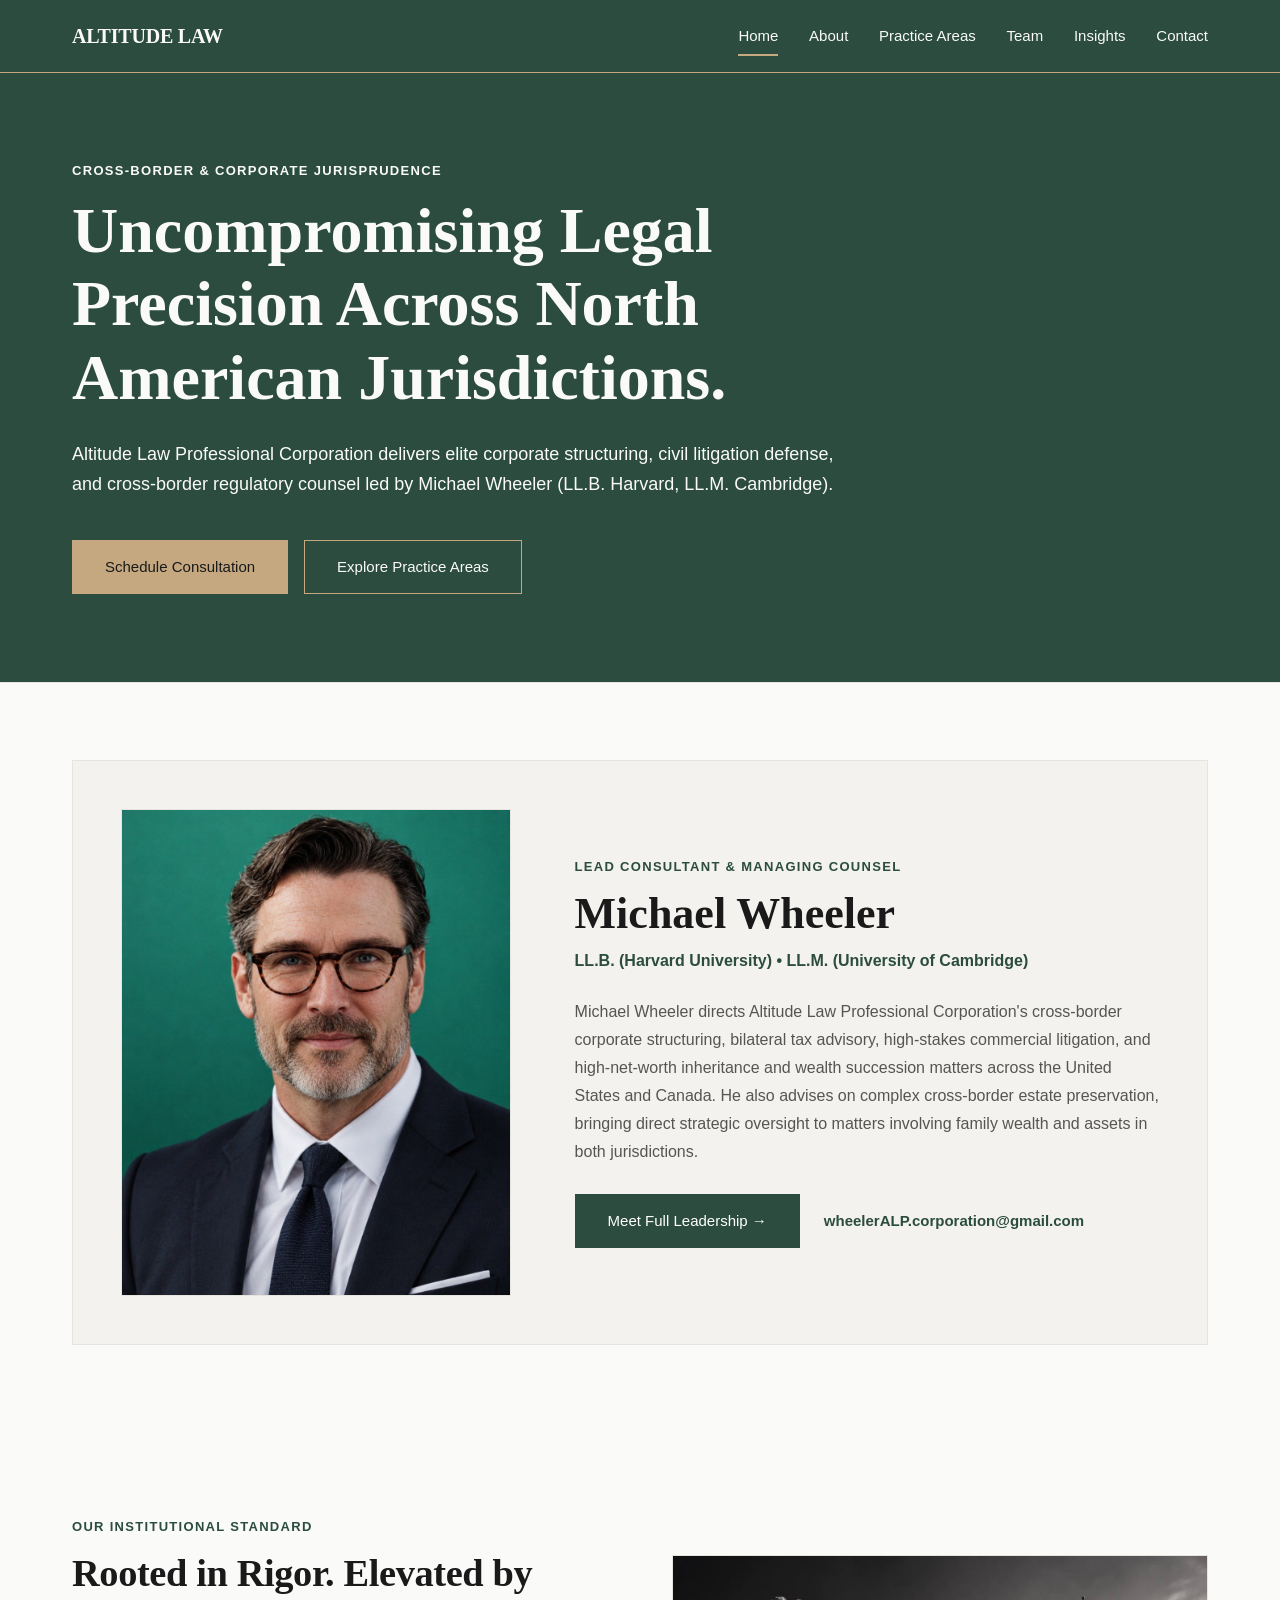
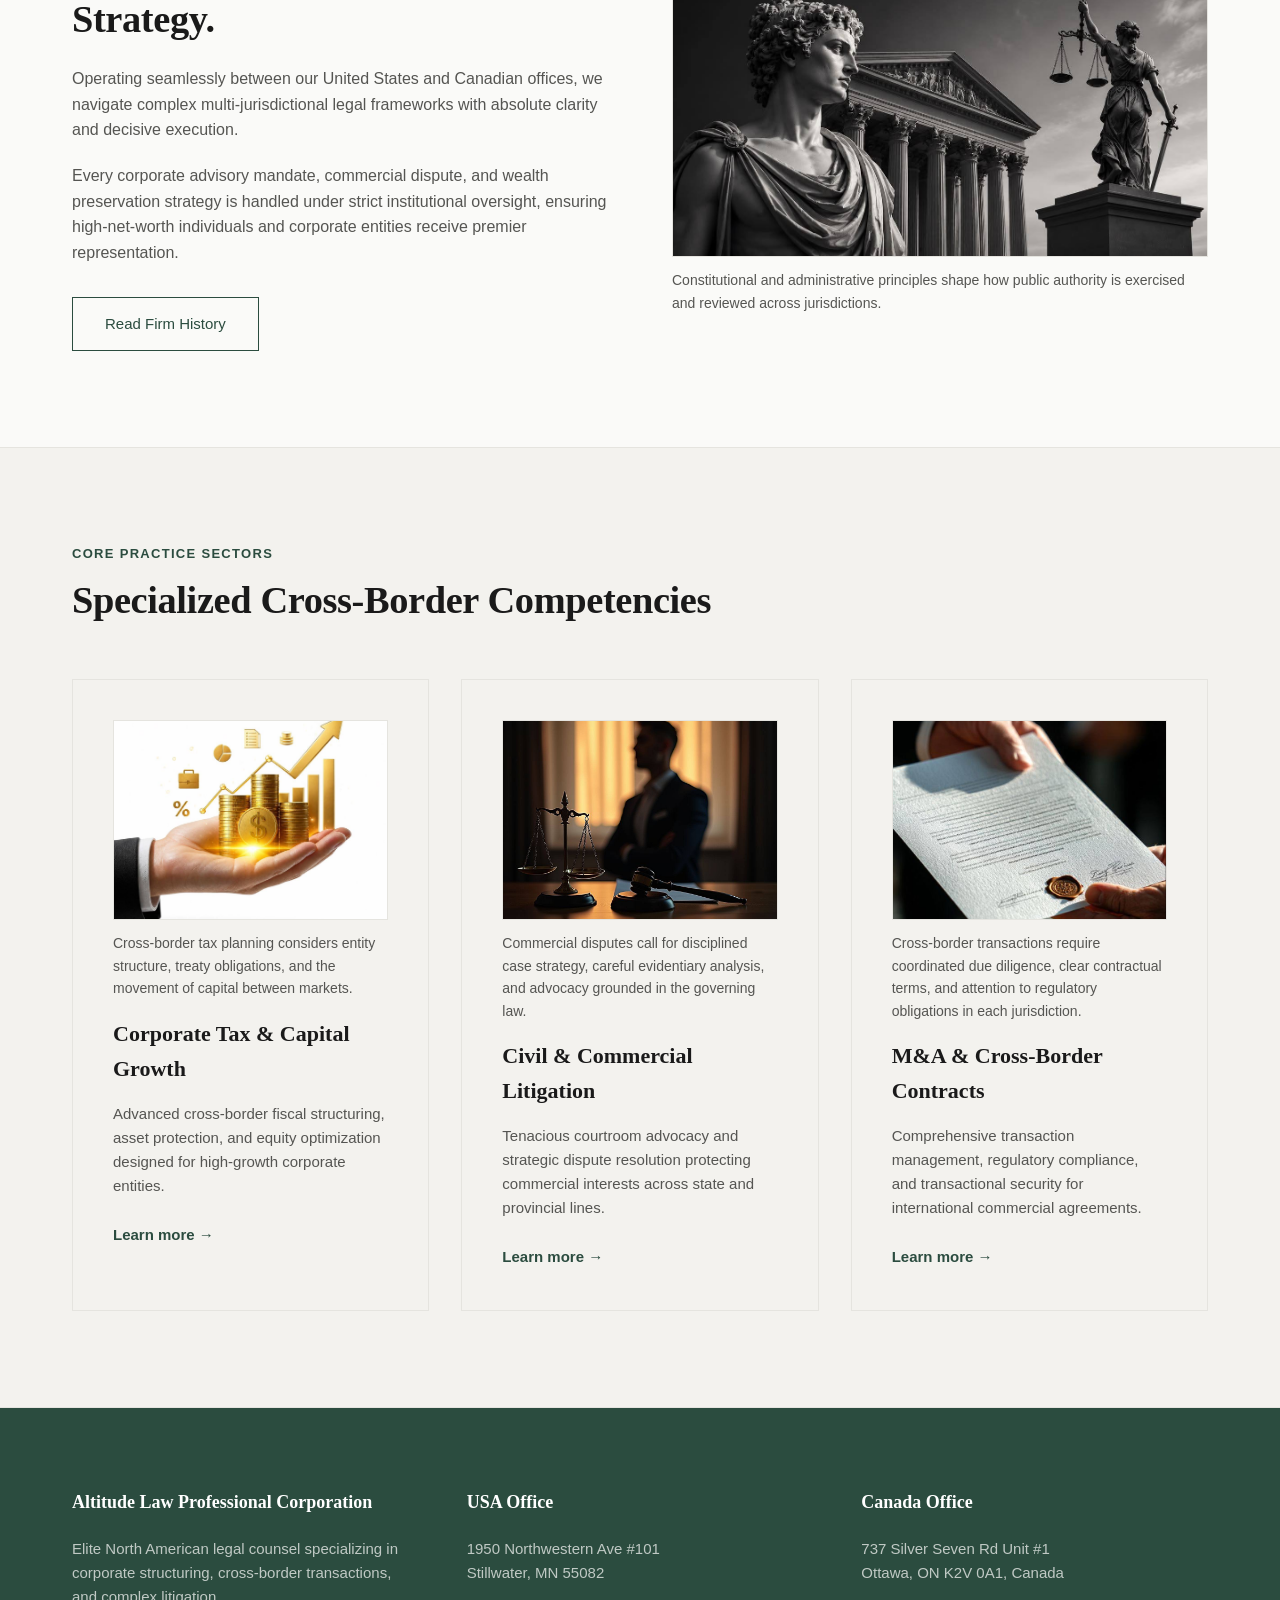
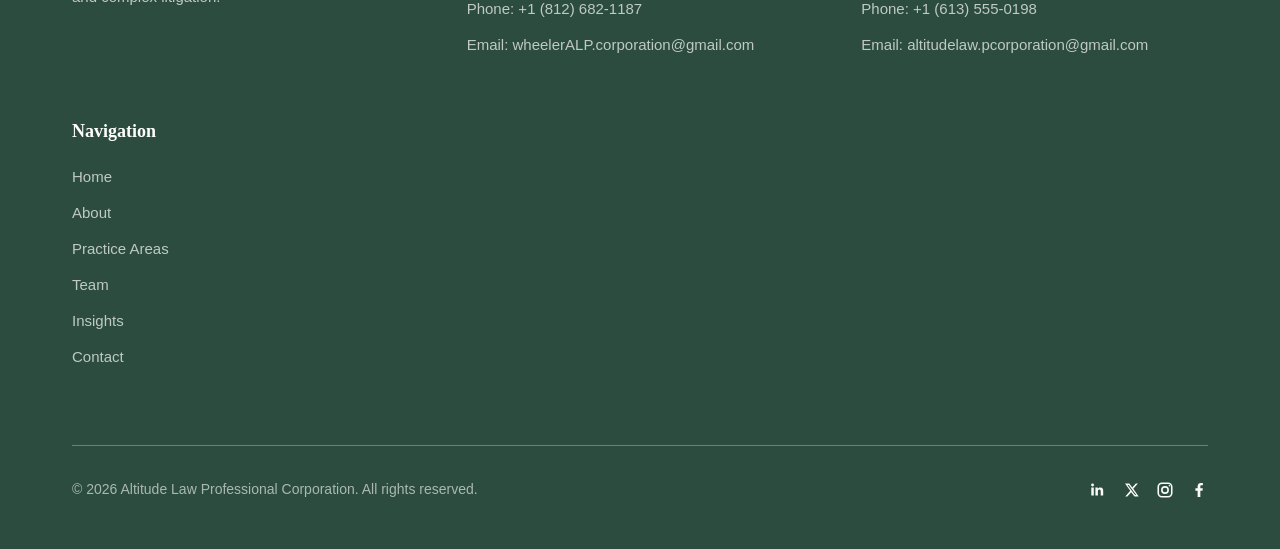
==== index.html @ 174428e6 "Initial commit: Altitude Law Professional Corporation website" ====
<!DOCTYPE html>
<html lang="en">
<head>
  <meta charset="UTF-8">
  <meta name="viewport" content="width=device-width, initial-scale=1.0">
  <meta name="referrer" content="strict-origin-when-cross-origin">
  <meta http-equiv="Content-Security-Policy" content="default-src 'self'; base-uri 'self'; object-src 'none'; form-action 'self'; frame-src 'none'; img-src 'self' data:; style-src 'self' 'unsafe-inline' https://fonts.googleapis.com; font-src 'self' https://fonts.gstatic.com; script-src 'self'; upgrade-insecure-requests">
  <title>Altitude Law Professional Corporation | Cross-Border Legal Counsel</title>
  
  <!-- Google Fonts -->
  <link rel="preconnect" href="https://fonts.googleapis.com">
  <link rel="preconnect" href="https://fonts.gstatic.com" crossorigin>
  <link href="https://fonts.googleapis.com/css2?family=Inter:wght@400;500;600&family=Source+Serif+Pro:wght@400;600;700&display=swap" rel="stylesheet">
  
  <!-- Modular CSS Sheets -->
  <link rel="stylesheet" href="css/variables.css">
  <link rel="stylesheet" href="css/reset.css">
  <link rel="stylesheet" href="css/layout.css">
  <link rel="stylesheet" href="css/components.css">
</head>
<body>

  <!-- Site Header -->
  <header class="site-header">
    <div class="container header-inner">
      <a href="index.html" class="site-logo">ALTITUDE LAW</a>
      <button class="site-nav-toggle" type="button" aria-label="Open navigation" aria-expanded="false" aria-controls="site-navigation">
        <span class="site-nav-toggle-icon" aria-hidden="true"></span>
      </button>
      <nav class="site-nav" id="site-navigation">
        <ul>
          <li><a href="index.html" class="active">Home</a></li>
          <li><a href="about.html">About</a></li>
          <li><a href="practice-areas.html">Practice Areas</a></li>
          <li><a href="team.html">Team</a></li>
          <li><a href="insights.html">Insights</a></li>
          <li><a href="contact.html">Contact</a></li>
        </ul>
      </nav>
    </div>
  </header>

  <!-- Main Content -->
  <main>
    <!-- Hero Section -->
    <section class="page-hero">
      <div class="container">
        <div style="max-width: 800px;">
          <p class="section-tag">Cross-Border & Corporate Jurisprudence</p>
          <h1 style="font-family: var(--font-serif); font-size: clamp(2.5rem, 5vw, 4rem); line-height: 1.15; margin-bottom: 1.5rem;">
            Uncompromising Legal Precision Across North American Jurisdictions.
          </h1>
          <p style="font-size: 1.125rem; margin-bottom: 2.5rem; line-height: 1.7;">
            Altitude Law Professional Corporation delivers elite corporate structuring, civil litigation defense, and cross-border regulatory counsel led by Michael Wheeler (LL.B. Harvard, LL.M. Cambridge).
          </p>
          <div style="display: flex; gap: 1rem; flex-wrap: wrap;">
            <a href="contact.html" class="btn btn-primary">Schedule Consultation</a>
            <a href="practice-areas.html" class="btn btn-outline">Explore Practice Areas</a>
          </div>
        </div>
      </div>
    </section>

    <!-- Lead Consultant Executive Feature -->
    <section class="executive-feature">
      <div class="container">
        <article class="executive-feature-card">
          <div>
            <img class="executive-feature-portrait" src="assets/images/mike-wheeler.jpg" alt="Michael Wheeler, Lead Consultant and Managing Counsel">
          </div>
          <div>
            <p class="section-tag">Lead Consultant &amp; Managing Counsel</p>
            <h2 class="executive-feature-title">Michael Wheeler</h2>
            <p class="executive-feature-credentials">LL.B. (Harvard University) &bull; LL.M. (University of Cambridge)</p>
            <p class="executive-feature-bio">
              Michael Wheeler directs Altitude Law Professional Corporation's cross-border corporate structuring, bilateral tax advisory, high-stakes commercial litigation, and high-net-worth inheritance and wealth succession matters across the United States and Canada. He also advises on complex cross-border estate preservation, bringing direct strategic oversight to matters involving family wealth and assets in both jurisdictions.
            </p>
            <div class="executive-feature-actions">
              <a href="team.html" class="btn btn-primary">Meet Full Leadership &rarr;</a>
              <a class="executive-feature-email" href="mailto:wheelerALP.corporation@gmail.com">wheelerALP.corporation@gmail.com</a>
            </div>
          </div>
        </article>
      </div>
    </section>

    <!-- Overview / Firm Philosophy Section -->
    <section style="padding: 6rem 0;">
      <div class="container">
        <div style="display: grid; grid-template-columns: repeat(auto-fit, minmax(300px, 1fr)); gap: 4rem; align-items: center;">
          <div>
            <p class="section-tag">Our Institutional Standard</p>
            <h2 class="section-title" style="margin-bottom: 1.5rem;">Rooted in Rigor. Elevated by Strategy.</h2>
            <p style="color: #555552; margin-bottom: 1.25rem;">
              Operating seamlessly between our United States and Canadian offices, we navigate complex multi-jurisdictional legal frameworks with absolute clarity and decisive execution.
            </p>
            <p style="color: #555552; margin-bottom: 2rem;">
              Every corporate advisory mandate, commercial dispute, and wealth preservation strategy is handled under strict institutional oversight, ensuring high-net-worth individuals and corporate entities receive premier representation.
            </p>
            <a href="about.html" class="btn btn-outline">Read Firm History</a>
          </div>
          <div>
            <img src="assets/images/constitutional-law.jpg" alt="Constitutional and Jurisprudential Standard" style="width: 100%; border: 1px solid var(--color-border);">
            <p style="font-size: 0.875rem; color: #555552; margin-top: 0.75rem; line-height: 1.6;">Constitutional and administrative principles shape how public authority is exercised and reviewed across jurisdictions.</p>
          </div>
        </div>
      </div>
    </section>

    <!-- Core Practice Sectors Grid -->
    <section class="surface-section" style="padding: 6rem 0;">
      <div class="container">
        <div class="section-header">
          <p class="section-tag">Core Practice Sectors</p>
          <h2 class="section-title">Specialized Cross-Border Competencies</h2>
        </div>
        
        <div style="display: grid; grid-template-columns: repeat(auto-fit, minmax(320px, 1fr)); gap: 2rem;">
          <!-- Card 1 -->
          <div class="card">
            <img src="assets/images/corporate-tax.jpg" alt="Corporate Tax Structuring" style="width: 100%; height: 200px; object-fit: cover; border: 1px solid var(--color-border);">
            <p style="font-size: 0.875rem; color: #555552; margin: 0.75rem 0 1rem; line-height: 1.6;">Cross-border tax planning considers entity structure, treaty obligations, and the movement of capital between markets.</p>
            <h3>Corporate Tax & Capital Growth</h3>
            <p>Advanced cross-border fiscal structuring, asset protection, and equity optimization designed for high-growth corporate entities.</p>
            <a href="practice-areas.html" style="color: var(--color-primary); font-weight: 600; font-size: 0.9375rem;">Learn more &rarr;</a>
          </div>

          <!-- Card 2 -->
          <div class="card">
            <img src="assets/images/civil-litigation.jpg" alt="Civil & Commercial Litigation" style="width: 100%; height: 200px; object-fit: cover; border: 1px solid var(--color-border);">
            <p style="font-size: 0.875rem; color: #555552; margin: 0.75rem 0 1rem; line-height: 1.6;">Commercial disputes call for disciplined case strategy, careful evidentiary analysis, and advocacy grounded in the governing law.</p>
            <h3>Civil & Commercial Litigation</h3>
            <p>Tenacious courtroom advocacy and strategic dispute resolution protecting commercial interests across state and provincial lines.</p>
            <a href="practice-areas.html" style="color: var(--color-primary); font-weight: 600; font-size: 0.9375rem;">Learn more &rarr;</a>
          </div>

          <!-- Card 3 -->
          <div class="card">
            <img src="assets/images/cross-border-ma.jpg" alt="Cross-Border Contracts & M&A" style="width: 100%; height: 200px; object-fit: cover; border: 1px solid var(--color-border);">
            <p style="font-size: 0.875rem; color: #555552; margin: 0.75rem 0 1rem; line-height: 1.6;">Cross-border transactions require coordinated due diligence, clear contractual terms, and attention to regulatory obligations in each jurisdiction.</p>
            <h3>M&A & Cross-Border Contracts</h3>
            <p>Comprehensive transaction management, regulatory compliance, and transactional security for international commercial agreements.</p>
            <a href="practice-areas.html" style="color: var(--color-primary); font-weight: 600; font-size: 0.9375rem;">Learn more &rarr;</a>
          </div>
        </div>
      </div>
    </section>
  </main>

  <!-- Site Footer -->
  <footer class="site-footer">
    <div class="container">
      <div class="footer-grid">
        <div class="footer-col">
          <h4>Altitude Law Professional Corporation</h4>
          <p>Elite North American legal counsel specializing in corporate structuring, cross-border transactions, and complex litigation.</p>
        </div>
        <div class="footer-col">
          <h4>USA Office</h4>
          <p>1950 Northwestern Ave #101<br>Stillwater, MN 55082</p>
          <p>Phone: +1 (812) 682-1187</p>
          <p>Email: wheelerALP.corporation@gmail.com</p>
        </div>
        <div class="footer-col">
          <h4>Canada Office</h4>
          <p>737 Silver Seven Rd Unit #1<br>Ottawa, ON K2V 0A1, Canada</p>
          <p>Phone: +1 (613) 555-0198</p>
          <p>Email: altitudelaw.pcorporation@gmail.com</p>
        </div>
        <div class="footer-col">
          <h4>Navigation</h4>
          <a href="index.html">Home</a>
          <a href="about.html">About</a>
          <a href="practice-areas.html">Practice Areas</a>
          <a href="team.html">Team</a>
          <a href="insights.html">Insights</a>
          <a href="contact.html">Contact</a>
        </div>
      </div>
      <div class="footer-bottom">
        <p>&copy; 2026 Altitude Law Professional Corporation. All rights reserved.</p>
        <nav class="footer-social" aria-label="Social media">
          <a href="https://www.linkedin.com/" target="_blank" rel="noopener noreferrer" aria-label="LinkedIn">
            <svg viewBox="0 0 18 18" aria-hidden="true" focusable="false"><path d="M3.3 6.6h2.5v8H3.3v-8Zm1.25-1.1a1.45 1.45 0 1 1 0-2.9 1.45 1.45 0 0 1 0 2.9ZM7.4 6.6h2.4v1.1h.04c.34-.64 1.15-1.32 2.37-1.32 2.53 0 3 1.66 3 3.82v4.4h-2.5v-3.9c0-.93-.02-2.12-1.3-2.12-1.3 0-1.5 1.01-1.5 2.05v3.97H7.4v-8Z"/></svg>
          </a>
          <a href="https://x.com/" target="_blank" rel="noopener noreferrer" aria-label="X">
            <svg viewBox="0 0 18 18" aria-hidden="true" focusable="false"><path d="M13.8 2.5h2.1l-4.6 5.25L16.7 15.5h-4.2l-3.3-4.32L5.4 15.5H3.3l4.93-5.64L3 2.5h4.3l2.98 3.95L13.8 2.5Zm-.74 11.55h1.16L6.7 3.88H5.45l7.61 10.17Z"/></svg>
          </a>
          <a href="https://www.instagram.com/" target="_blank" rel="noopener noreferrer" aria-label="Instagram">
            <svg class="social-instagram" viewBox="0 0 18 18" aria-hidden="true" focusable="false"><rect x="2.25" y="2.25" width="13.5" height="13.5" rx="3.7"/><circle cx="9" cy="9" r="3.15"/><circle cx="13.35" cy="4.85" r=".75" fill="currentColor" stroke="none"/></svg>
          </a>
          <a href="https://www.facebook.com/" target="_blank" rel="noopener noreferrer" aria-label="Facebook">
            <svg viewBox="0 0 18 18" aria-hidden="true" focusable="false"><path d="M10.35 16v-6.37h2.14l.32-2.48h-2.46V5.57c0-.72.2-1.21 1.23-1.21h1.31V2.14c-.23-.03-1.04-.1-1.98-.1-1.96 0-3.3 1.2-3.3 3.4v1.71H5.4v2.48h2.21V16h2.74Z"/></svg>
          </a>
        </nav>
      </div>
    </div>
  </footer>

  <script src="js/main.js"></script>
</body>
</html>
---- css/variables.css ----
:root {
  --color-bg: #FAFAF8;
  --color-text: #1A1A1A;
  --color-primary: #2B4C3F;
  --color-surface: #F3F2EE;
  --color-border: #E5E4DF;
  --color-white: #FFFFFF;
  
  --font-sans: 'Inter', -apple-system, BlinkMacSystemFont, "Segoe UI", Roboto, sans-serif;
  --font-serif: 'Source Serif Pro', Georgia, serif;
  
  --spacing-unit: 1rem;
  --max-width: 1200px;
}
---- css/layout.css ----
/* Layout Styles for Altitude Law Professional Corporation */

.container {
  width: 100%;
  max-width: var(--max-width);
  margin: 0 auto;
  padding: 0 2rem;
}

header.site-header {
  position: sticky;
  top: 0;
  z-index: 1000;
  background-color: var(--color-primary);
  border-bottom: 1px solid #C5A880;
  padding: 1rem 0;
}

.header-inner {
  display: flex;
  justify-content: space-between;
  align-items: center;
  gap: 2rem;
}

.site-nav-toggle {
  display: none;
}

.site-logo {
  font-family: var(--font-serif);
  font-size: 1.25rem;
  font-weight: 700;
  color: var(--color-bg);
  letter-spacing: -0.01em;
  white-space: nowrap;
}

nav.site-nav ul {
  display: flex;
  gap: clamp(1rem, 2.4vw, 2.5rem);
}

nav.site-nav a {
  position: relative;
  display: inline-block;
  padding: 0.5rem 0;
  font-size: 0.9375rem;
  font-weight: 500;
  color: var(--color-bg);
  white-space: nowrap;
  transition: color 0.2s ease;
}

nav.site-nav a::after {
  position: absolute;
  right: 0;
  bottom: 0;
  left: 0;
  height: 2px;
  background-color: #C5A880;
  content: "";
  transform: scaleX(0);
  transform-origin: left;
  transition: transform 0.2s ease;
}

nav.site-nav a:hover {
  color: var(--color-bg);
}

nav.site-nav a:hover::after,
nav.site-nav a.active::after {
  transform: scaleX(1);
}

main {
  min-height: 80vh;
}

.page-hero {
  padding: clamp(3.5rem, 7vw, 5.5rem) 0;
  background-color: var(--color-primary);
  border-bottom: 1px solid var(--color-border);
  color: var(--color-bg);
}

.page-hero h1 {
  max-width: 900px;
  margin-bottom: 1rem;
  color: var(--color-bg);
  font-family: var(--font-serif);
  font-size: clamp(2.5rem, 4vw, 3.5rem);
  line-height: 1.15;
}

.page-hero p:not(.section-tag) {
  max-width: 780px;
  color: var(--color-bg);
  font-size: 1.125rem;
  line-height: 1.7;
}

.surface-section {
  background-color: var(--color-surface);
  border-top: 1px solid var(--color-border);
  border-bottom: 1px solid var(--color-border);
}

footer.site-footer {
  background-color: var(--color-primary);
  color: var(--color-bg);
  padding: 5rem 0 3rem;
  margin-top: 0;
}

.footer-grid {
  display: grid;
  grid-template-columns: repeat(auto-fit, minmax(250px, 1fr));
  gap: 3rem;
  margin-bottom: 4rem;
}

.footer-col h4 {
  font-family: var(--font-serif);
  font-size: 1.125rem;
  margin-bottom: 1.25rem;
  color: var(--color-white);
}

.footer-col p, .footer-col a {
  font-size: 0.9375rem;
  color: rgba(250, 250, 248, 0.72);
  margin-bottom: 0.75rem;
  display: block;
}

.footer-col a:hover {
  color: var(--color-white);
}

.footer-bottom {
  display: flex;
  justify-content: space-between;
  align-items: center;
  flex-wrap: wrap;
  gap: 1.25rem;
  border-top: 1px solid rgba(229, 228, 223, 0.35);
  padding-top: 2rem;
  font-size: 0.875rem;
  color: rgba(250, 250, 248, 0.62);
}

.footer-bottom > p {
  margin: 0;
}

.footer-social {
  display: flex;
  align-items: center;
  gap: 16px;
}

.footer-social a {
  display: inline-flex;
  width: 18px;
  height: 18px;
  color: var(--color-bg);
  transition: color 0.2s ease;
}

.footer-social a:hover,
.footer-social a:focus-visible {
  color: #C5A880;
}

.footer-social svg {
  display: block;
  width: 18px;
  height: 18px;
  fill: currentColor;
}

.footer-social .social-instagram {
  fill: none;
  stroke: currentColor;
  stroke-width: 1.6;
}

@media (max-width: 768px) {
  .container {
    padding-right: 1.5rem;
    padding-left: 1.5rem;
  }

  .header-inner {
    flex-wrap: wrap;
    gap: 0.75rem;
  }

  .site-nav-toggle {
    display: inline-flex;
    width: 44px;
    height: 44px;
    margin-left: auto;
    align-items: center;
    justify-content: center;
    border: 1px solid rgba(250, 250, 248, 0.45);
    background: transparent;
    color: var(--color-bg);
    cursor: pointer;
  }

  .site-nav-toggle:hover,
  .site-nav-toggle:focus-visible {
    border-color: #C5A880;
    color: #C5A880;
  }

  .site-nav-toggle-icon,
  .site-nav-toggle-icon::before,
  .site-nav-toggle-icon::after {
    display: block;
    width: 20px;
    height: 2px;
    background-color: currentColor;
    transition: transform 0.2s ease;
  }

  .site-nav-toggle-icon {
    position: relative;
  }

  .site-nav-toggle-icon::before,
  .site-nav-toggle-icon::after {
    position: absolute;
    left: 0;
    content: "";
  }

  .site-nav-toggle-icon::before {
    transform: translateY(-6px);
  }

  .site-nav-toggle-icon::after {
    transform: translateY(6px);
  }

  .site-nav-toggle[aria-expanded="true"] .site-nav-toggle-icon {
    background: transparent;
  }

  .site-nav-toggle[aria-expanded="true"] .site-nav-toggle-icon::before {
    transform: rotate(45deg);
  }

  .site-nav-toggle[aria-expanded="true"] .site-nav-toggle-icon::after {
    transform: rotate(-45deg);
  }

  html.has-mobile-nav nav.site-nav {
    flex-basis: 100%;
    width: 100%;
    max-height: 0;
    overflow: hidden;
    visibility: hidden;
    transition: max-height 0.25s ease, visibility 0.25s ease;
  }

  html.has-mobile-nav nav.site-nav.is-open {
    max-height: 28rem;
    visibility: visible;
  }

  nav.site-nav ul {
    flex-direction: column;
    width: 100%;
    gap: 0;
    padding: 0.5rem 0 0.75rem;
  }

  nav.site-nav a {
    display: flex;
    min-height: 44px;
    align-items: center;
    padding: 0.5rem 0;
    color: var(--color-bg);
  }

  nav.site-nav a:hover {
    color: #C5A880;
  }

  .page-hero {
    padding: 3rem 0;
  }

  .page-hero h1 {
    font-size: clamp(2.15rem, 7vw, 3.25rem);
    overflow-wrap: anywhere;
  }

  .page-hero[style] h1 {
    font-size: clamp(2.15rem, 7vw, 3.25rem) !important;
  }

  .page-hero p:not(.section-tag) {
    font-size: 1rem;
  }

  main > section[style*="padding"] {
    padding-top: 2.5rem !important;
    padding-bottom: 2.5rem !important;
  }

  main > .page-hero {
    padding-top: 3rem !important;
    padding-bottom: 3rem !important;
  }

  main [style*="padding-bottom: 5rem"] {
    padding-bottom: 2rem !important;
  }

  main [style*="gap: 5rem"] {
    gap: 2.5rem !important;
  }

  main [style*="padding: 3rem"] {
    padding: 1.5rem !important;
  }

  main [style*="grid-template-columns"] {
    grid-template-columns: minmax(0, 1fr) !important;
    gap: 2rem !important;
  }

  main [style*="grid-template-columns"] > * {
    min-width: 0;
  }

  main img {
    display: block;
    max-width: 100%;
    height: auto !important;
  }

  .footer-grid {
    grid-template-columns: minmax(0, 1fr);
    gap: 2rem;
    margin-bottom: 2.5rem;
  }

  footer.site-footer {
    padding: 3rem 0 2rem;
  }

  .footer-social a {
    width: 44px;
    height: 44px;
  }

  .footer-social svg {
    width: 18px;
    height: 18px;
  }

  .footer-bottom {
    align-items: flex-start;
    flex-direction: column-reverse;
  }
}

@media (max-width: 480px) {
  .container {
    padding-right: 1rem;
    padding-left: 1rem;
  }

  header.site-header {
    padding: 0.75rem 0;
  }

  .site-logo {
    font-size: 1.125rem;
  }

  .page-hero {
    padding: 2.5rem 0;
  }

  .page-hero h1 {
    font-size: clamp(1.9rem, 9vw, 2.5rem);
  }

  .page-hero[style] h1 {
    font-size: clamp(1.9rem, 9vw, 2.5rem) !important;
  }

  main > section[style*="padding"] {
    padding-top: 2rem !important;
    padding-bottom: 2rem !important;
  }

  main > .page-hero {
    padding-top: 2.5rem !important;
    padding-bottom: 2.5rem !important;
  }

  main [style*="padding: 2rem"] {
    padding: 1.25rem !important;
  }

  .section-title {
    font-size: clamp(1.75rem, 8vw, 2.25rem);
  }

  .executive-feature-card,
  .card {
    padding: 1.25rem;
  }

  .executive-feature-actions {
    align-items: stretch;
    flex-direction: column;
  }

  .executive-feature-actions .btn {
    width: 100%;
  }

  .footer-bottom {
    overflow-wrap: anywhere;
  }
}
---- css/components.css ----
/* Component Styles for Altitude Law */

.btn {
  display: inline-flex;
  align-items: center;
  justify-content: center;
  min-height: 44px;
  padding: 0.875rem 2rem;
  font-size: 0.9375rem;
  font-weight: 500;
  border-radius: 0;
  transition: all 0.2s ease;
  cursor: pointer;
  border: 1px solid transparent;
}

.btn-primary {
  background-color: var(--color-primary);
  color: var(--color-white);
}

.btn-primary:hover {
  background-color: #1F362D;
}

.btn-outline {
  background-color: transparent;
  border-color: var(--color-primary);
  color: var(--color-primary);
}

.btn-outline:hover {
  background-color: var(--color-primary);
  color: var(--color-white);
}

.page-hero .section-tag {
  color: var(--color-bg);
}

.page-hero .btn-primary {
  background-color: #C5A880;
  border-color: #C5A880;
  color: var(--color-text);
}

.page-hero .btn-primary:hover {
  background-color: #D5BD99;
  border-color: #D5BD99;
}

.page-hero .btn-outline {
  border-color: #C5A880;
  color: var(--color-bg);
}

.page-hero .btn-outline:hover {
  background-color: #C5A880;
  color: var(--color-primary);
}

.section-header {
  margin-bottom: 3.5rem;
  max-width: 700px;
}

.executive-feature {
  padding: clamp(3rem, 6vw, 5rem) 0;
  background-color: var(--color-bg);
}

.executive-feature-card {
  display: grid;
  grid-template-columns: minmax(240px, 0.8fr) minmax(0, 1.2fr);
  align-items: center;
  gap: clamp(2rem, 5vw, 4rem);
  padding: clamp(1.5rem, 4vw, 3rem);
  background-color: var(--color-surface);
  border: 1px solid var(--color-border);
}

.executive-feature-portrait {
  width: 100%;
  aspect-ratio: 4 / 5;
  object-fit: cover;
  border: 1px solid var(--color-border);
}

.executive-feature-title {
  margin-bottom: 0.5rem;
  color: var(--color-text);
  font-family: var(--font-serif);
  font-size: clamp(2rem, 3.5vw, 2.75rem);
  line-height: 1.15;
}

.executive-feature-credentials {
  margin-bottom: 1.5rem;
  color: var(--color-primary);
  font-size: 1rem;
  font-weight: 600;
}

.executive-feature-bio {
  margin-bottom: 1.75rem;
  color: #555552;
  line-height: 1.75;
}

.executive-feature-actions {
  display: flex;
  align-items: center;
  flex-wrap: wrap;
  gap: 1rem 1.5rem;
}

.executive-feature-email {
  color: var(--color-primary);
  font-size: 0.9375rem;
  font-weight: 600;
  overflow-wrap: anywhere;
}

.executive-feature-email:hover {
  text-decoration: underline;
  text-underline-offset: 0.2em;
}

.section-tag {
  font-size: 0.8125rem;
  text-transform: uppercase;
  letter-spacing: 0.1em;
  color: var(--color-primary);
  margin-bottom: 0.75rem;
  font-weight: 600;
}

.section-title {
  font-family: var(--font-serif);
  font-size: clamp(2rem, 3vw, 2.75rem);
  color: var(--color-text);
  line-height: 1.2;
  letter-spacing: -0.01em;
}

.card {
  background-color: var(--color-surface);
  border: 1px solid var(--color-border);
  padding: 2.5rem;
  transition: border-color 0.2s ease;
}

.card:hover {
  border-color: var(--color-primary);
}

.card h3 {
  font-family: var(--font-serif);
  font-size: 1.375rem;
  margin-bottom: 1rem;
  color: var(--color-text);
}

.card p {
  color: #555552;
  font-size: 0.9375rem;
  margin-bottom: 1.5rem;
}

@media (max-width: 700px) {
  .executive-feature-card {
    grid-template-columns: 1fr;
  }

  .executive-feature-portrait {
    max-height: 32rem;
  }
}

@media (max-width: 768px) {
  .executive-feature-card {
    grid-template-columns: minmax(0, 1fr);
    gap: 1.5rem;
    padding: 1.5rem;
  }

  .executive-feature-portrait {
    width: 100%;
    height: auto;
    max-height: 32rem;
  }

  .card {
    padding: 1.5rem;
    overflow-wrap: anywhere;
  }

  input,
  select,
  textarea {
    width: 100%;
    min-height: 44px;
    max-width: 100%;
  }

  textarea {
    min-height: 8rem;
  }

  .btn {
    max-width: 100%;
    white-space: normal;
    text-align: center;
  }
}

@media (max-width: 480px) {
  .executive-feature-card {
    padding: 1.25rem;
  }

  .executive-feature-title {
    font-size: clamp(1.85rem, 8vw, 2.4rem);
    overflow-wrap: anywhere;
  }

  .executive-feature-credentials {
    font-size: 0.9375rem;
    overflow-wrap: anywhere;
  }

  .section-header {
    margin-bottom: 2rem;
  }
}
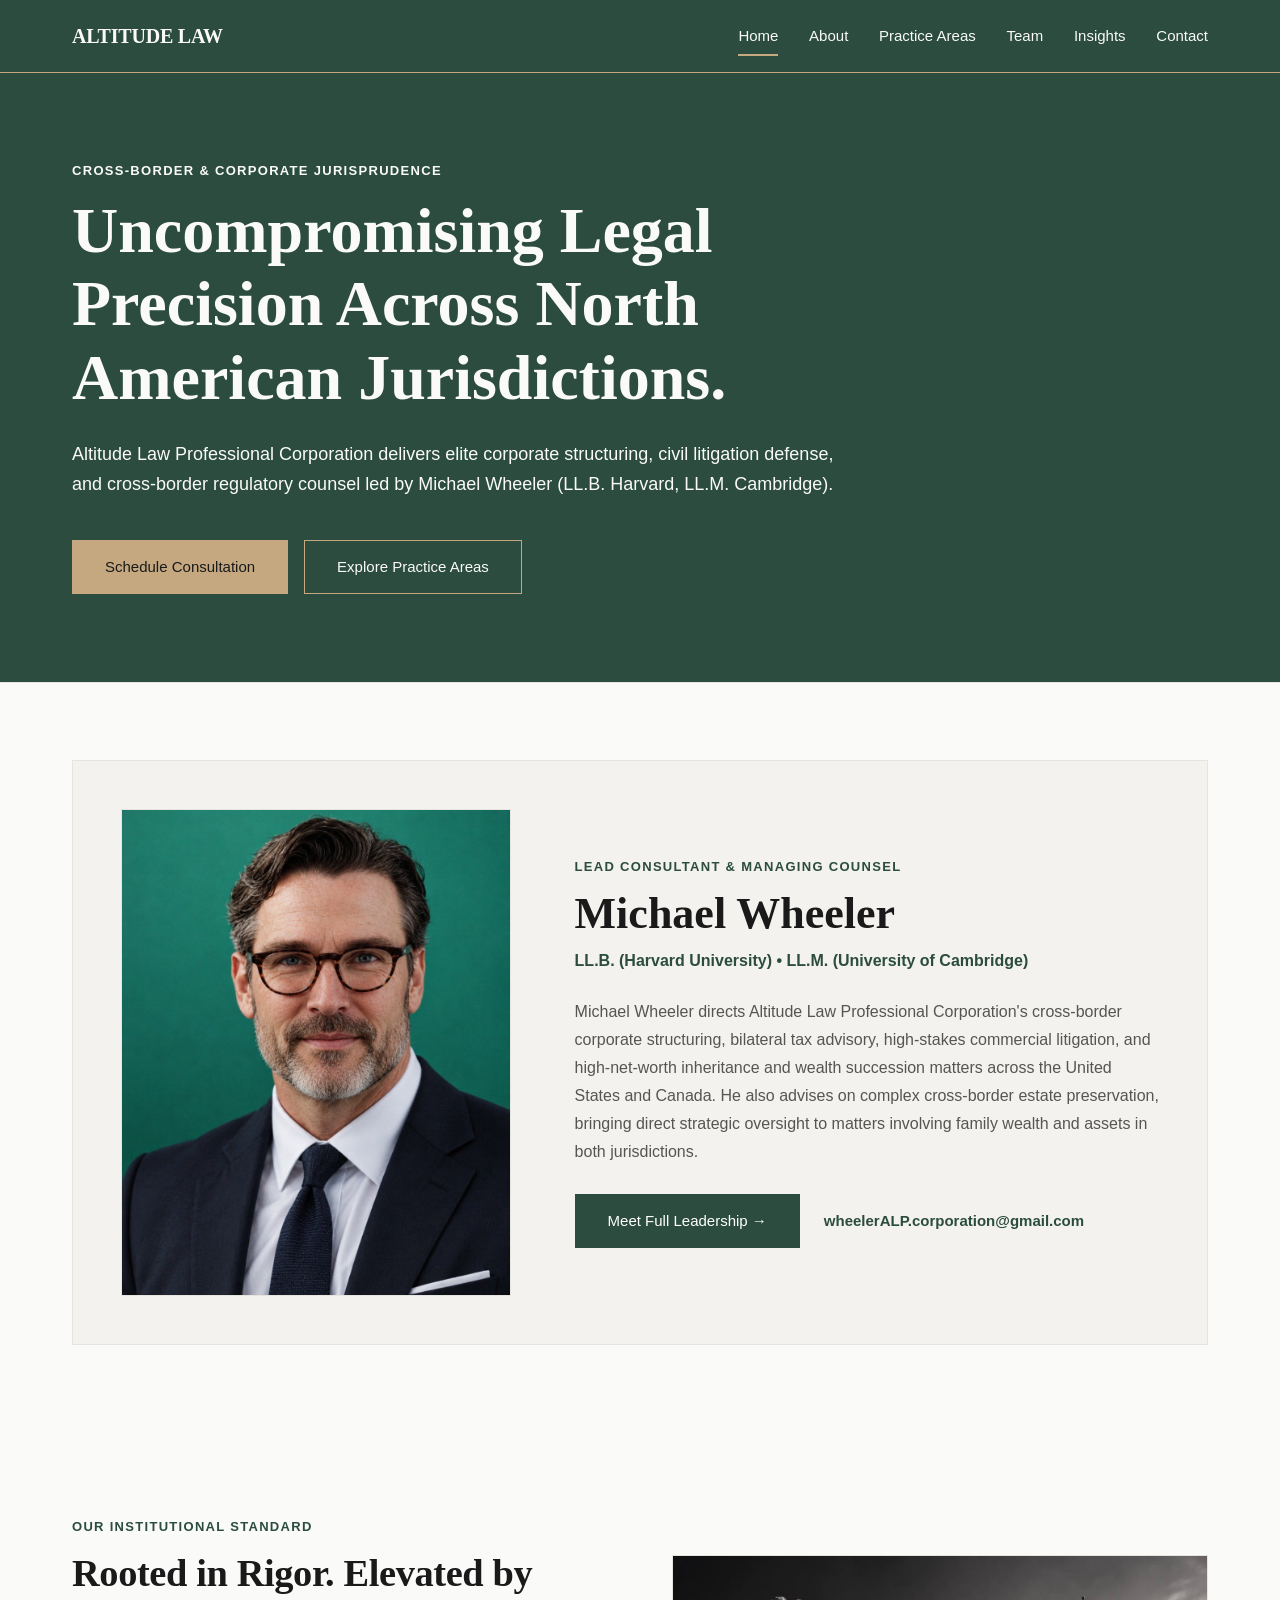
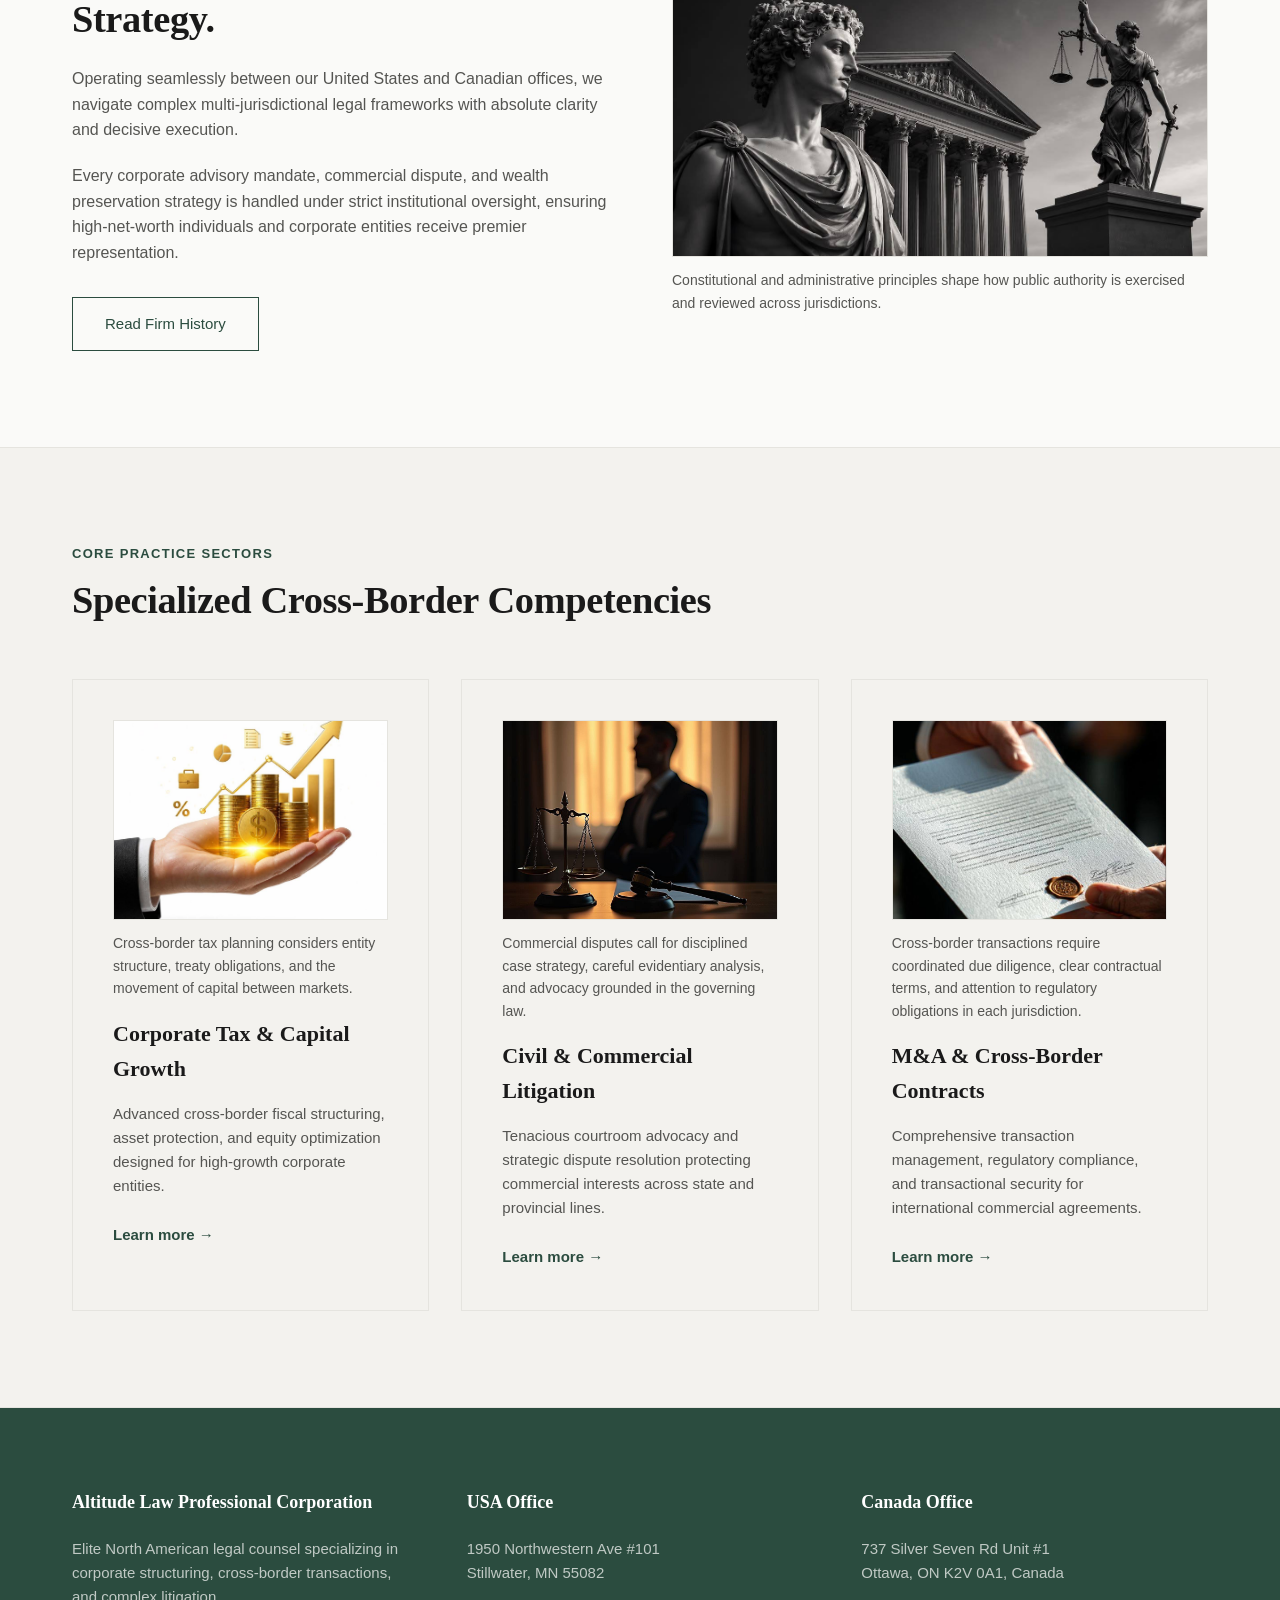
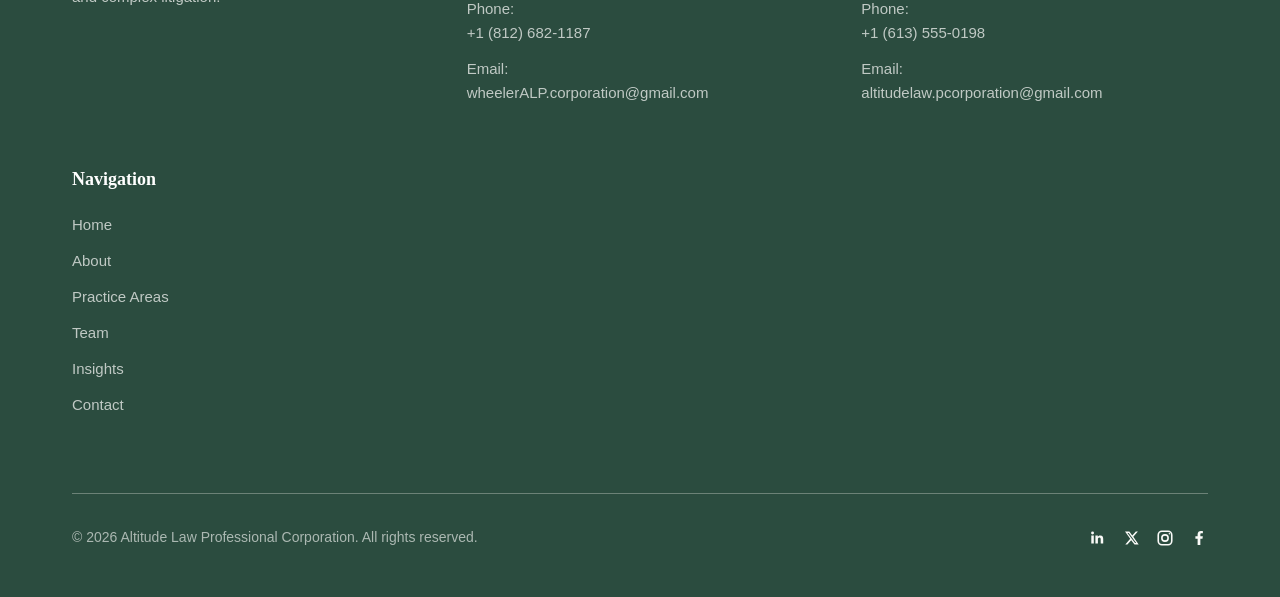
==== commit 9daac43d: "Audit and fix site assets, routing, and contacts Co-authored-by: Copilot <223556219+Copilot@users.no" ====
--- a/index.html
+++ b/index.html
@@ -13,28 +13,28 @@
   <link href="https://fonts.googleapis.com/css2?family=Inter:wght@400;500;600&family=Source+Serif+Pro:wght@400;600;700&display=swap" rel="stylesheet">
   
   <!-- Modular CSS Sheets -->
-  <link rel="stylesheet" href="css/variables.css">
-  <link rel="stylesheet" href="css/reset.css">
-  <link rel="stylesheet" href="css/layout.css">
-  <link rel="stylesheet" href="css/components.css">
+  <link rel="stylesheet" href="/css/variables.css">
+  <link rel="stylesheet" href="/css/reset.css">
+  <link rel="stylesheet" href="/css/layout.css">
+  <link rel="stylesheet" href="/css/components.css">
 </head>
 <body>
 
   <!-- Site Header -->
   <header class="site-header">
     <div class="container header-inner">
-      <a href="index.html" class="site-logo">ALTITUDE LAW</a>
+      <a href="/" class="site-logo">ALTITUDE LAW</a>
       <button class="site-nav-toggle" type="button" aria-label="Open navigation" aria-expanded="false" aria-controls="site-navigation">
         <span class="site-nav-toggle-icon" aria-hidden="true"></span>
       </button>
       <nav class="site-nav" id="site-navigation">
         <ul>
-          <li><a href="index.html" class="active">Home</a></li>
-          <li><a href="about.html">About</a></li>
-          <li><a href="practice-areas.html">Practice Areas</a></li>
-          <li><a href="team.html">Team</a></li>
-          <li><a href="insights.html">Insights</a></li>
-          <li><a href="contact.html">Contact</a></li>
+          <li><a href="/" class="active">Home</a></li>
+          <li><a href="/about/">About</a></li>
+          <li><a href="/practice-areas/">Practice Areas</a></li>
+          <li><a href="/team/">Team</a></li>
+          <li><a href="/insights/">Insights</a></li>
+          <li><a href="/contact/">Contact</a></li>
         </ul>
       </nav>
     </div>
@@ -54,8 +54,8 @@
             Altitude Law Professional Corporation delivers elite corporate structuring, civil litigation defense, and cross-border regulatory counsel led by Michael Wheeler (LL.B. Harvard, LL.M. Cambridge).
           </p>
           <div style="display: flex; gap: 1rem; flex-wrap: wrap;">
-            <a href="contact.html" class="btn btn-primary">Schedule Consultation</a>
-            <a href="practice-areas.html" class="btn btn-outline">Explore Practice Areas</a>
+            <a href="/contact/" class="btn btn-primary">Schedule Consultation</a>
+            <a href="/practice-areas/" class="btn btn-outline">Explore Practice Areas</a>
           </div>
         </div>
       </div>
@@ -66,7 +66,7 @@
       <div class="container">
         <article class="executive-feature-card">
           <div>
-            <img class="executive-feature-portrait" src="assets/images/mike-wheeler.jpg" alt="Michael Wheeler, Lead Consultant and Managing Counsel">
+            <img class="executive-feature-portrait" src="/assets/images/mike-wheeler.jpg" alt="Michael Wheeler, Lead Consultant and Managing Counsel">
           </div>
           <div>
             <p class="section-tag">Lead Consultant &amp; Managing Counsel</p>
@@ -76,7 +76,7 @@
               Michael Wheeler directs Altitude Law Professional Corporation's cross-border corporate structuring, bilateral tax advisory, high-stakes commercial litigation, and high-net-worth inheritance and wealth succession matters across the United States and Canada. He also advises on complex cross-border estate preservation, bringing direct strategic oversight to matters involving family wealth and assets in both jurisdictions.
             </p>
             <div class="executive-feature-actions">
-              <a href="team.html" class="btn btn-primary">Meet Full Leadership &rarr;</a>
+              <a href="/team/" class="btn btn-primary">Meet Full Leadership &rarr;</a>
               <a class="executive-feature-email" href="mailto:wheelerALP.corporation@gmail.com">wheelerALP.corporation@gmail.com</a>
             </div>
           </div>
@@ -97,10 +97,10 @@
             <p style="color: #555552; margin-bottom: 2rem;">
               Every corporate advisory mandate, commercial dispute, and wealth preservation strategy is handled under strict institutional oversight, ensuring high-net-worth individuals and corporate entities receive premier representation.
             </p>
-            <a href="about.html" class="btn btn-outline">Read Firm History</a>
-          </div>
-          <div>
-            <img src="assets/images/constitutional-law.jpg" alt="Constitutional and Jurisprudential Standard" style="width: 100%; border: 1px solid var(--color-border);">
+            <a href="/about/" class="btn btn-outline">Read Firm History</a>
+          </div>
+          <div>
+            <img src="/assets/images/constitutional-law.jpg" alt="Constitutional and Jurisprudential Standard" style="width: 100%; border: 1px solid var(--color-border);">
             <p style="font-size: 0.875rem; color: #555552; margin-top: 0.75rem; line-height: 1.6;">Constitutional and administrative principles shape how public authority is exercised and reviewed across jurisdictions.</p>
           </div>
         </div>
@@ -118,29 +118,29 @@
         <div style="display: grid; grid-template-columns: repeat(auto-fit, minmax(320px, 1fr)); gap: 2rem;">
           <!-- Card 1 -->
           <div class="card">
-            <img src="assets/images/corporate-tax.jpg" alt="Corporate Tax Structuring" style="width: 100%; height: 200px; object-fit: cover; border: 1px solid var(--color-border);">
+            <img src="/assets/images/corporate-tax.jpg" alt="Corporate Tax Structuring" style="width: 100%; height: 200px; object-fit: cover; border: 1px solid var(--color-border);">
             <p style="font-size: 0.875rem; color: #555552; margin: 0.75rem 0 1rem; line-height: 1.6;">Cross-border tax planning considers entity structure, treaty obligations, and the movement of capital between markets.</p>
             <h3>Corporate Tax & Capital Growth</h3>
             <p>Advanced cross-border fiscal structuring, asset protection, and equity optimization designed for high-growth corporate entities.</p>
-            <a href="practice-areas.html" style="color: var(--color-primary); font-weight: 600; font-size: 0.9375rem;">Learn more &rarr;</a>
+            <a href="/practice-areas/" style="color: var(--color-primary); font-weight: 600; font-size: 0.9375rem;">Learn more &rarr;</a>
           </div>
 
           <!-- Card 2 -->
           <div class="card">
-            <img src="assets/images/civil-litigation.jpg" alt="Civil & Commercial Litigation" style="width: 100%; height: 200px; object-fit: cover; border: 1px solid var(--color-border);">
+            <img src="/assets/images/civil-litigation.jpg" alt="Civil & Commercial Litigation" style="width: 100%; height: 200px; object-fit: cover; border: 1px solid var(--color-border);">
             <p style="font-size: 0.875rem; color: #555552; margin: 0.75rem 0 1rem; line-height: 1.6;">Commercial disputes call for disciplined case strategy, careful evidentiary analysis, and advocacy grounded in the governing law.</p>
             <h3>Civil & Commercial Litigation</h3>
             <p>Tenacious courtroom advocacy and strategic dispute resolution protecting commercial interests across state and provincial lines.</p>
-            <a href="practice-areas.html" style="color: var(--color-primary); font-weight: 600; font-size: 0.9375rem;">Learn more &rarr;</a>
+            <a href="/practice-areas/" style="color: var(--color-primary); font-weight: 600; font-size: 0.9375rem;">Learn more &rarr;</a>
           </div>
 
           <!-- Card 3 -->
           <div class="card">
-            <img src="assets/images/cross-border-ma.jpg" alt="Cross-Border Contracts & M&A" style="width: 100%; height: 200px; object-fit: cover; border: 1px solid var(--color-border);">
+            <img src="/assets/images/cross-border-ma.jpg" alt="Cross-Border Contracts & M&A" style="width: 100%; height: 200px; object-fit: cover; border: 1px solid var(--color-border);">
             <p style="font-size: 0.875rem; color: #555552; margin: 0.75rem 0 1rem; line-height: 1.6;">Cross-border transactions require coordinated due diligence, clear contractual terms, and attention to regulatory obligations in each jurisdiction.</p>
             <h3>M&A & Cross-Border Contracts</h3>
             <p>Comprehensive transaction management, regulatory compliance, and transactional security for international commercial agreements.</p>
-            <a href="practice-areas.html" style="color: var(--color-primary); font-weight: 600; font-size: 0.9375rem;">Learn more &rarr;</a>
+            <a href="/practice-areas/" style="color: var(--color-primary); font-weight: 600; font-size: 0.9375rem;">Learn more &rarr;</a>
           </div>
         </div>
       </div>
@@ -158,23 +158,23 @@
         <div class="footer-col">
           <h4>USA Office</h4>
           <p>1950 Northwestern Ave #101<br>Stillwater, MN 55082</p>
-          <p>Phone: +1 (812) 682-1187</p>
-          <p>Email: wheelerALP.corporation@gmail.com</p>
+          <p>Phone: <a href="tel:+18126821187">+1 (812) 682-1187</a></p>
+          <p>Email: <a href="mailto:wheelerALP.corporation@gmail.com">wheelerALP.corporation@gmail.com</a></p>
         </div>
         <div class="footer-col">
           <h4>Canada Office</h4>
           <p>737 Silver Seven Rd Unit #1<br>Ottawa, ON K2V 0A1, Canada</p>
-          <p>Phone: +1 (613) 555-0198</p>
-          <p>Email: altitudelaw.pcorporation@gmail.com</p>
+          <p>Phone: <a href="tel:+16135550198">+1 (613) 555-0198</a></p>
+          <p>Email: <a href="mailto:altitudelaw.pcorporation@gmail.com">altitudelaw.pcorporation@gmail.com</a></p>
         </div>
         <div class="footer-col">
           <h4>Navigation</h4>
-          <a href="index.html">Home</a>
-          <a href="about.html">About</a>
-          <a href="practice-areas.html">Practice Areas</a>
-          <a href="team.html">Team</a>
-          <a href="insights.html">Insights</a>
-          <a href="contact.html">Contact</a>
+          <a href="/">Home</a>
+          <a href="/about/">About</a>
+          <a href="/practice-areas/">Practice Areas</a>
+          <a href="/team/">Team</a>
+          <a href="/insights/">Insights</a>
+          <a href="/contact/">Contact</a>
         </div>
       </div>
       <div class="footer-bottom">
@@ -197,6 +197,6 @@
     </div>
   </footer>
 
-  <script src="js/main.js"></script>
+  <script src="/js/main.js"></script>
 </body>
 </html>
